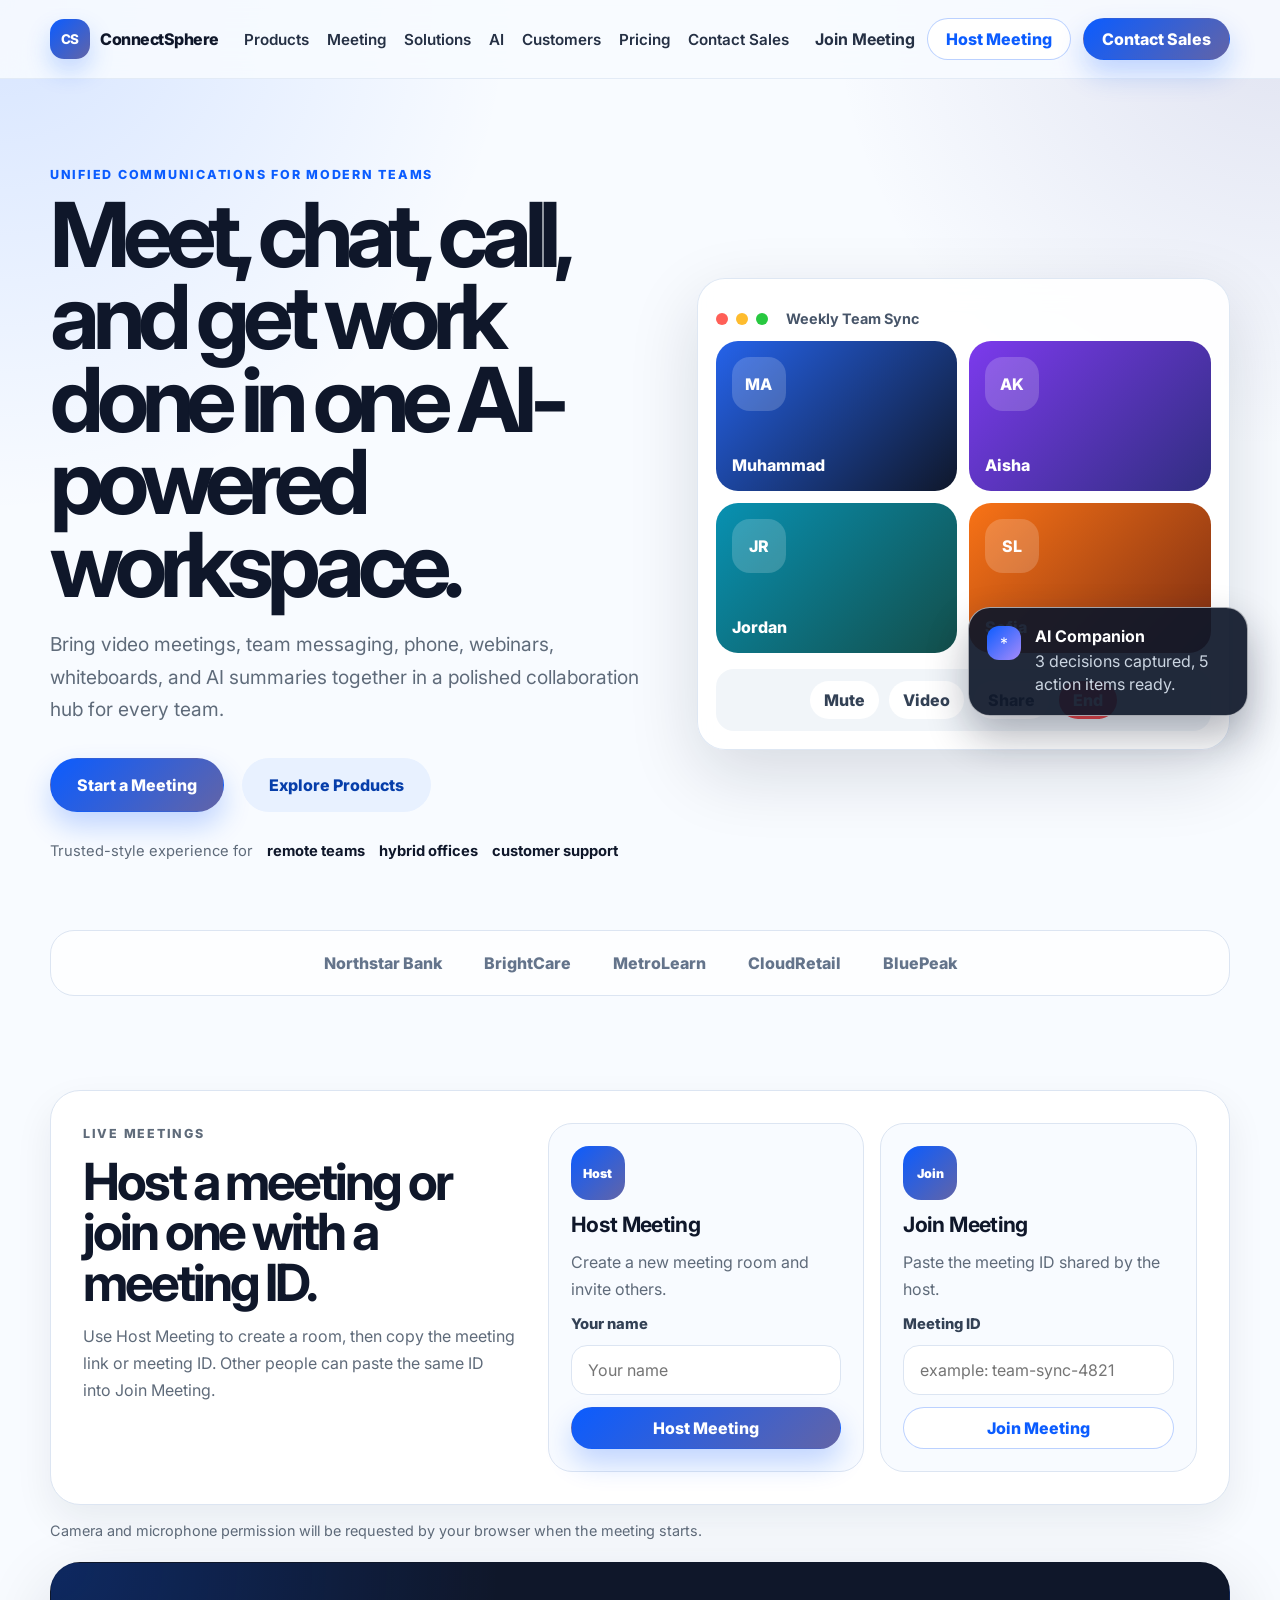
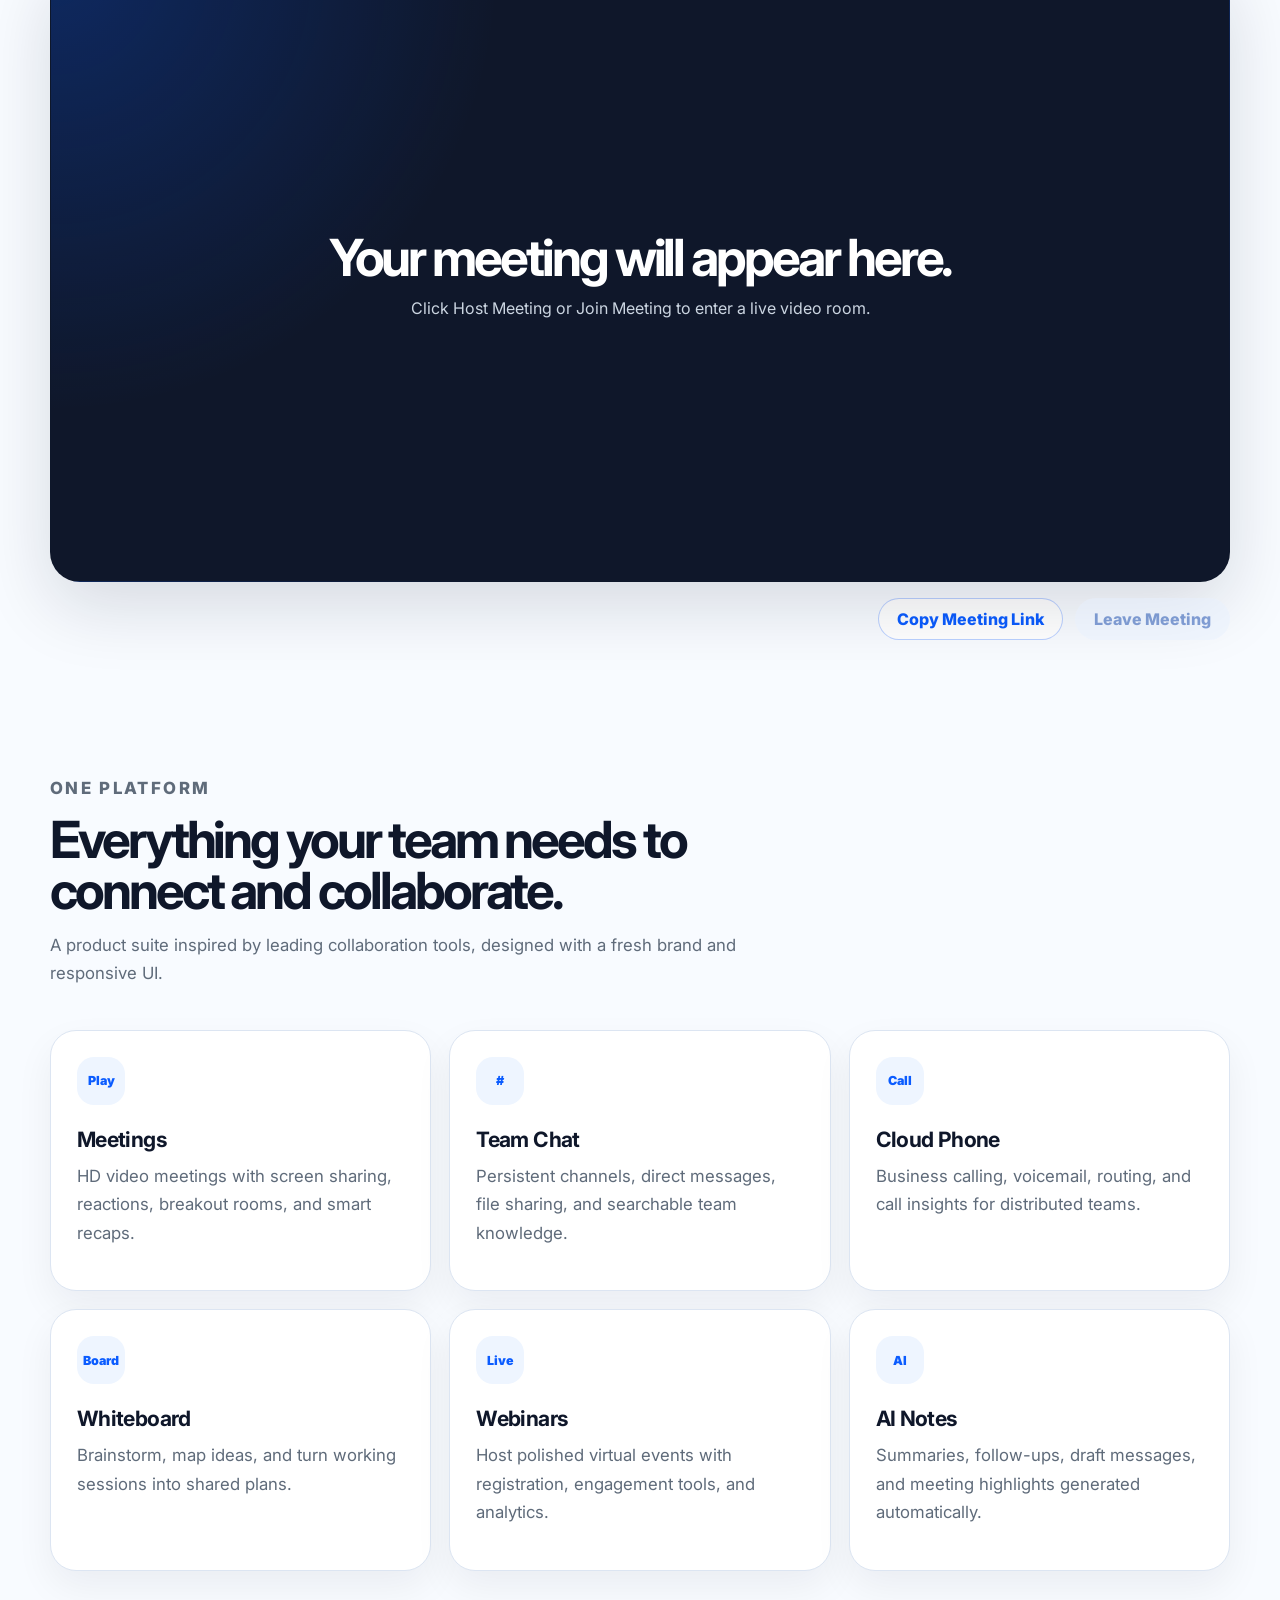
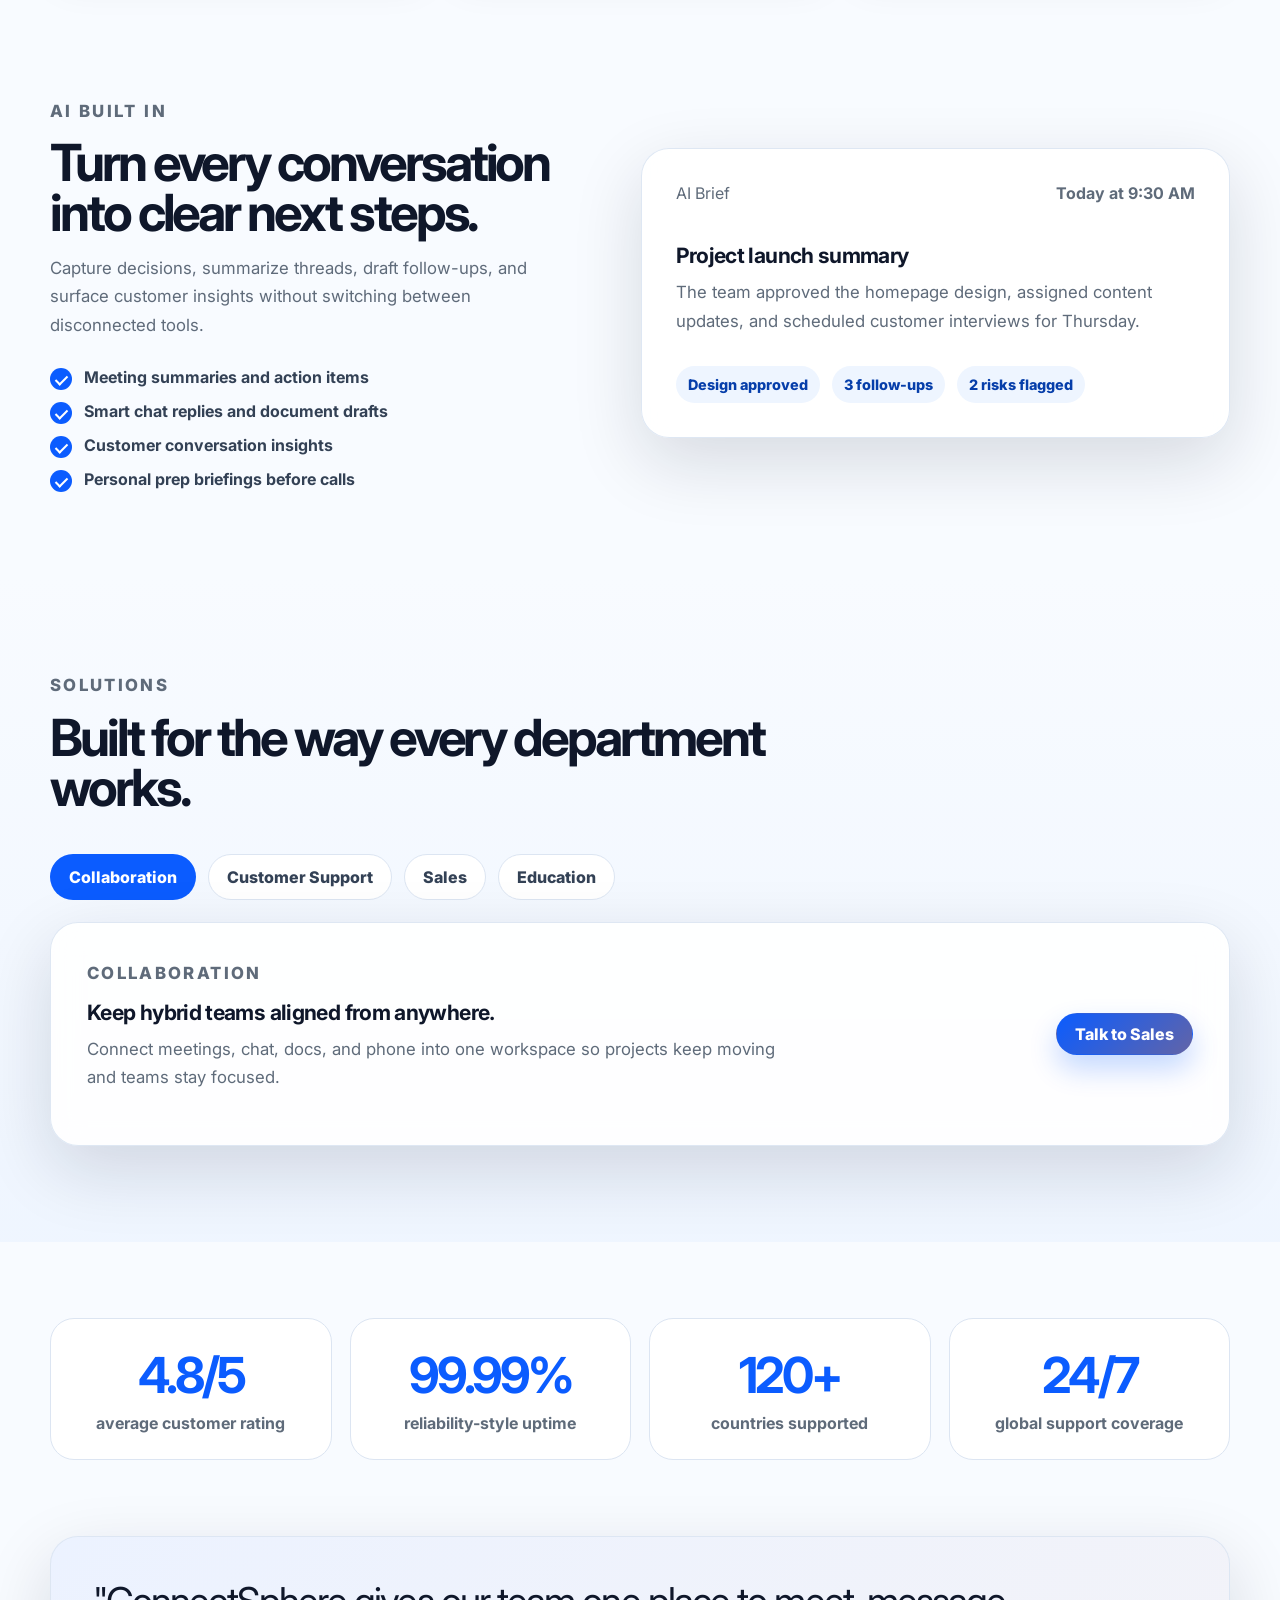
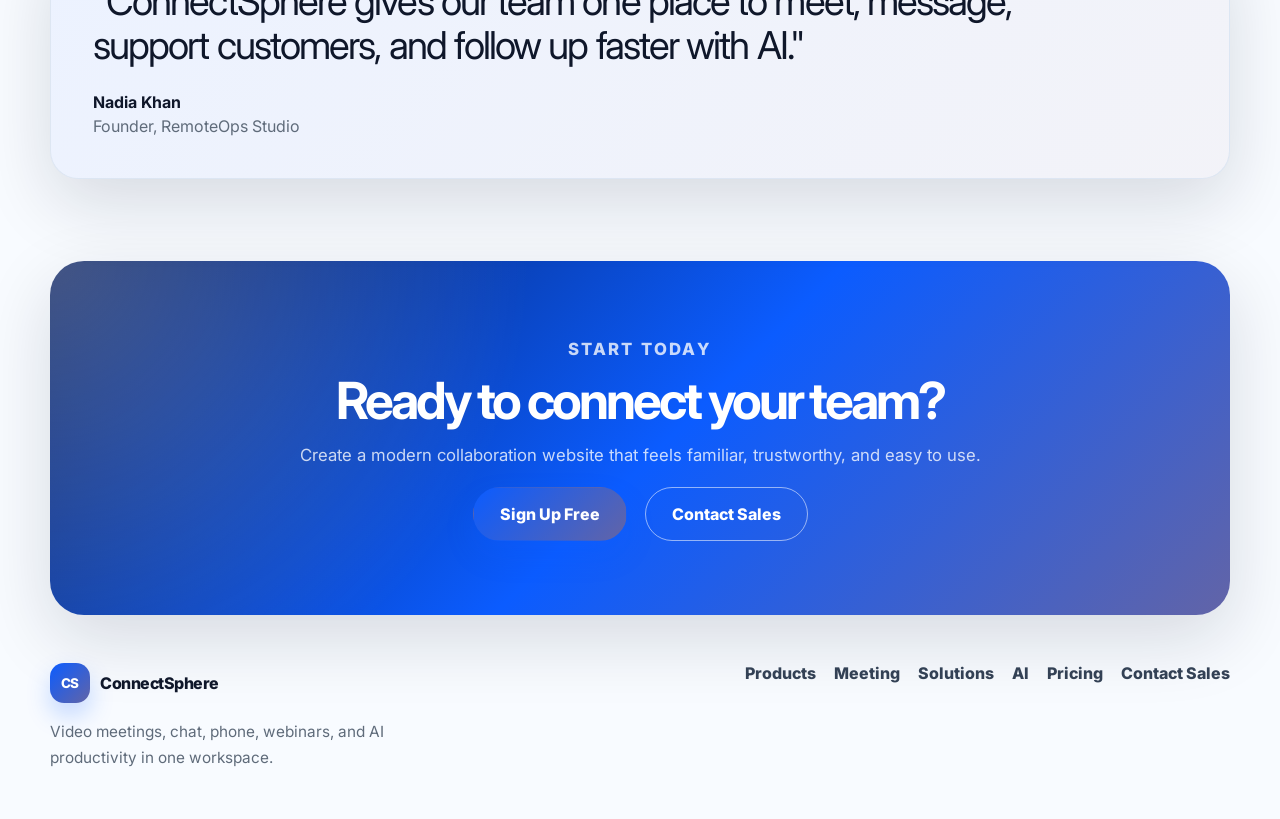
==== index.html @ e6b16f1c "first commit" ====
<!DOCTYPE html>
<html lang="en">
  <head>
    <meta charset="UTF-8" />
    <meta name="viewport" content="width=device-width, initial-scale=1.0" />
    <title>ConnectSphere | Video Meetings, Chat, Phone, and AI</title>
    <meta
      name="description"
      content="A modern collaboration platform landing page inspired by video meetings, team chat, calling, events, and AI productivity tools."
    />
    <link rel="preconnect" href="https://fonts.googleapis.com" />
    <link rel="preconnect" href="https://fonts.gstatic.com" crossorigin />
    <link
      href="https://fonts.googleapis.com/css2?family=Inter:wght@400;500;600;700;800&display=swap"
      rel="stylesheet"
    />
    <link rel="stylesheet" href="styles.css" />
  </head>
  <body>
    <header class="site-header">
      <nav class="navbar" aria-label="Primary navigation">
        <a class="brand" href="#home" aria-label="ConnectSphere home">
          <span class="brand-mark">CS</span>
          <span>ConnectSphere</span>
        </a>

        <button class="nav-toggle" type="button" aria-label="Toggle navigation" aria-expanded="false">
          <span></span>
          <span></span>
          <span></span>
        </button>

        <div class="nav-menu" id="nav-menu">
          <a href="#products">Products</a>
          <a href="#meeting">Meeting</a>
          <a href="#solutions">Solutions</a>
          <a href="#ai">AI</a>
          <a href="#customers">Customers</a>
          <a href="#pricing">Pricing</a>
          <a href="contact.html">Contact Sales</a>
        </div>

        <div class="nav-actions">
          <a href="#meeting" class="link-button">Join Meeting</a>
          <a href="#meeting" class="button button-outline">Host Meeting</a>
          <a href="contact.html" class="button button-primary">Contact Sales</a>
        </div>
      </nav>
    </header>

    <main id="home">
      <section class="hero">
        <div class="hero-content">
          <p class="eyebrow">Unified communications for modern teams</p>
          <h1>Meet, chat, call, and get work done in one AI-powered workspace.</h1>
          <p class="hero-copy">
            Bring video meetings, team messaging, phone, webinars, whiteboards, and AI summaries together in a
            polished collaboration hub for every team.
          </p>
          <div class="hero-actions">
            <a href="#meeting" class="button button-primary button-large">Start a Meeting</a>
            <a href="#products" class="button button-soft button-large">Explore Products</a>
          </div>
          <div class="hero-trust">
            <span>Trusted-style experience for</span>
            <strong>remote teams</strong>
            <strong>hybrid offices</strong>
            <strong>customer support</strong>
          </div>
        </div>

        <div class="hero-visual" aria-label="Video meeting product preview">
          <div class="meeting-card">
            <div class="meeting-topbar">
              <span class="dot red"></span>
              <span class="dot yellow"></span>
              <span class="dot green"></span>
              <span class="meeting-title">Weekly Team Sync</span>
            </div>
            <div class="meeting-grid">
              <div class="participant primary">
                <span>MA</span>
                <p>Muhammad</p>
              </div>
              <div class="participant purple">
                <span>AK</span>
                <p>Aisha</p>
              </div>
              <div class="participant teal">
                <span>JR</span>
                <p>Jordan</p>
              </div>
              <div class="participant orange">
                <span>SL</span>
                <p>Sofia</p>
              </div>
            </div>
            <div class="meeting-controls">
              <button type="button">Mute</button>
              <button type="button">Video</button>
              <button type="button">Share</button>
              <button type="button" class="end-call">End</button>
            </div>
          </div>

          <div class="ai-note">
            <span class="spark">*</span>
            <div>
              <strong>AI Companion</strong>
              <p>3 decisions captured, 5 action items ready.</p>
            </div>
          </div>
        </div>
      </section>

      <section class="logo-strip" aria-label="Customer logos">
        <span>Northstar Bank</span>
        <span>BrightCare</span>
        <span>MetroLearn</span>
        <span>CloudRetail</span>
        <span>BluePeak</span>
      </section>

      <section class="meeting-section" id="meeting">
        <div class="meeting-panel">
          <div class="meeting-intro">
            <p class="eyebrow">Live meetings</p>
            <h2>Host a meeting or join one with a meeting ID.</h2>
            <p>
              Use Host Meeting to create a room, then copy the meeting link or meeting ID. Other people can paste the
              same ID into Join Meeting.
            </p>
          </div>

          <div class="meeting-actions-grid">
            <form class="meeting-action-card" id="host-meeting-form">
              <span class="meeting-action-icon">Host</span>
              <h3>Host Meeting</h3>
              <p>Create a new meeting room and invite others.</p>
              <label for="host-name">Your name</label>
              <input id="host-name" name="host-name" type="text" autocomplete="name" placeholder="Your name" />
              <button class="button button-primary" type="submit">Host Meeting</button>
            </form>

            <form class="meeting-action-card" id="join-meeting-form">
              <span class="meeting-action-icon">Join</span>
              <h3>Join Meeting</h3>
              <p>Paste the meeting ID shared by the host.</p>
              <label for="join-room-name">Meeting ID</label>
              <input
                id="join-room-name"
                name="join-room-name"
                type="text"
                autocomplete="off"
                placeholder="example: team-sync-4821"
              />
              <button class="button button-outline" type="submit">Join Meeting</button>
            </form>
          </div>
        </div>

        <p class="meeting-help" id="meeting-help">
          Camera and microphone permission will be requested by your browser when the meeting starts.
        </p>

        <div class="video-shell">
          <div class="video-placeholder" id="video-placeholder">
            <strong>Your meeting will appear here.</strong>
            <span>Click Host Meeting or Join Meeting to enter a live video room.</span>
          </div>
          <div id="jitsi-container" class="jitsi-container" aria-label="Live video meeting"></div>
        </div>

        <div class="meeting-toolbar">
          <button class="button button-outline" id="copy-meeting-link" type="button">Copy Meeting Link</button>
          <button class="button button-soft" id="leave-meeting" type="button" disabled>Leave Meeting</button>
        </div>
      </section>

      <section class="section" id="products">
        <div class="section-heading">
          <p class="eyebrow">One platform</p>
          <h2>Everything your team needs to connect and collaborate.</h2>
          <p>
            A product suite inspired by leading collaboration tools, designed with a fresh brand and responsive UI.
          </p>
        </div>

        <div class="product-grid">
          <article class="product-card">
            <span class="icon">Play</span>
            <h3>Meetings</h3>
            <p>HD video meetings with screen sharing, reactions, breakout rooms, and smart recaps.</p>
          </article>
          <article class="product-card">
            <span class="icon">#</span>
            <h3>Team Chat</h3>
            <p>Persistent channels, direct messages, file sharing, and searchable team knowledge.</p>
          </article>
          <article class="product-card">
            <span class="icon">Call</span>
            <h3>Cloud Phone</h3>
            <p>Business calling, voicemail, routing, and call insights for distributed teams.</p>
          </article>
          <article class="product-card">
            <span class="icon">Board</span>
            <h3>Whiteboard</h3>
            <p>Brainstorm, map ideas, and turn working sessions into shared plans.</p>
          </article>
          <article class="product-card">
            <span class="icon">Live</span>
            <h3>Webinars</h3>
            <p>Host polished virtual events with registration, engagement tools, and analytics.</p>
          </article>
          <article class="product-card">
            <span class="icon">AI</span>
            <h3>AI Notes</h3>
            <p>Summaries, follow-ups, draft messages, and meeting highlights generated automatically.</p>
          </article>
        </div>
      </section>

      <section class="split-section" id="ai">
        <div class="panel-copy">
          <p class="eyebrow">AI built in</p>
          <h2>Turn every conversation into clear next steps.</h2>
          <p>
            Capture decisions, summarize threads, draft follow-ups, and surface customer insights without switching
            between disconnected tools.
          </p>
          <ul class="check-list">
            <li>Meeting summaries and action items</li>
            <li>Smart chat replies and document drafts</li>
            <li>Customer conversation insights</li>
            <li>Personal prep briefings before calls</li>
          </ul>
        </div>

        <div class="insight-card">
          <div class="insight-header">
            <span>AI Brief</span>
            <strong>Today at 9:30 AM</strong>
          </div>
          <h3>Project launch summary</h3>
          <p>
            The team approved the homepage design, assigned content updates, and scheduled customer interviews for
            Thursday.
          </p>
          <div class="tasks">
            <span>Design approved</span>
            <span>3 follow-ups</span>
            <span>2 risks flagged</span>
          </div>
        </div>
      </section>

      <section class="section alt" id="solutions">
        <div class="section-heading">
          <p class="eyebrow">Solutions</p>
          <h2>Built for the way every department works.</h2>
        </div>

        <div class="solution-tabs" role="tablist" aria-label="Solution categories">
          <button class="tab active" type="button" data-solution="collaboration">Collaboration</button>
          <button class="tab" type="button" data-solution="support">Customer Support</button>
          <button class="tab" type="button" data-solution="sales">Sales</button>
          <button class="tab" type="button" data-solution="education">Education</button>
        </div>

        <div class="solution-card" id="solution-card">
          <div>
            <p class="eyebrow">Collaboration</p>
            <h3>Keep hybrid teams aligned from anywhere.</h3>
            <p>
              Connect meetings, chat, docs, and phone into one workspace so projects keep moving and teams stay
              focused.
            </p>
          </div>
          <a href="contact.html" class="button button-primary">Talk to Sales</a>
        </div>
      </section>

      <section class="metrics-section" id="customers">
        <div class="metric">
          <strong>4.8/5</strong>
          <span>average customer rating</span>
        </div>
        <div class="metric">
          <strong>99.99%</strong>
          <span>reliability-style uptime</span>
        </div>
        <div class="metric">
          <strong>120+</strong>
          <span>countries supported</span>
        </div>
        <div class="metric">
          <strong>24/7</strong>
          <span>global support coverage</span>
        </div>
      </section>

      <section class="testimonial-section">
        <div class="testimonial-card">
          <p>
            "ConnectSphere gives our team one place to meet, message, support customers, and follow up faster with AI."
          </p>
          <div>
            <strong>Nadia Khan</strong>
            <span>Founder, RemoteOps Studio</span>
          </div>
        </div>
      </section>

      <section class="cta-section" id="pricing">
        <p class="eyebrow">Start today</p>
        <h2>Ready to connect your team?</h2>
        <p>Create a modern collaboration website that feels familiar, trustworthy, and easy to use.</p>
        <div class="hero-actions">
          <a href="#pricing" class="button button-primary button-large">Sign Up Free</a>
          <a href="contact.html" class="button button-outline-light button-large">Contact Sales</a>
        </div>
      </section>
    </main>

    <footer class="site-footer">
      <div>
        <a class="brand" href="#home">
          <span class="brand-mark">CS</span>
          <span>ConnectSphere</span>
        </a>
        <p>Video meetings, chat, phone, webinars, and AI productivity in one workspace.</p>
      </div>
      <div class="footer-links">
        <a href="#products">Products</a>
        <a href="#meeting">Meeting</a>
        <a href="#solutions">Solutions</a>
        <a href="#ai">AI</a>
        <a href="#pricing">Pricing</a>
        <a href="contact.html">Contact Sales</a>
      </div>
    </footer>

    <script src="https://meet.jit.si/external_api.js"></script>
    <script src="script.js"></script>
  </body>
</html>
---- styles.css ----
:root {
  --blue: #0b5cff;
  --blue-dark: #063eaa;
  --teams-purple: #6264a7;
  --ink: #0f172a;
  --muted: #5f6b7a;
  --soft: #eef5ff;
  --line: #dce5f2;
  --white: #ffffff;
  --card: rgba(255, 255, 255, 0.88);
  --shadow: 0 24px 70px rgba(15, 23, 42, 0.14);
  --radius: 28px;
}

* {
  box-sizing: border-box;
}

html {
  scroll-behavior: smooth;
}

body {
  margin: 0;
  color: var(--ink);
  font-family: "Inter", Arial, sans-serif;
  background:
    radial-gradient(circle at top left, rgba(11, 92, 255, 0.14), transparent 32rem),
    radial-gradient(circle at top right, rgba(98, 100, 167, 0.16), transparent 28rem),
    #f8fbff;
}

a {
  color: inherit;
  text-decoration: none;
}

button,
input,
select,
textarea {
  font: inherit;
}

.site-header {
  position: sticky;
  top: 0;
  z-index: 20;
  background: rgba(248, 251, 255, 0.88);
  border-bottom: 1px solid rgba(220, 229, 242, 0.7);
  backdrop-filter: blur(18px);
}

.navbar {
  width: min(1180px, calc(100% - 40px));
  min-height: 78px;
  margin: 0 auto;
  display: flex;
  align-items: center;
  justify-content: space-between;
  gap: 24px;
}

.brand {
  display: inline-flex;
  align-items: center;
  gap: 10px;
  font-weight: 800;
  letter-spacing: -0.03em;
}

.brand-mark {
  width: 40px;
  height: 40px;
  display: grid;
  place-items: center;
  color: var(--white);
  font-size: 0.84rem;
  font-weight: 800;
  border-radius: 14px;
  background: linear-gradient(135deg, var(--blue), var(--teams-purple));
  box-shadow: 0 12px 24px rgba(11, 92, 255, 0.22);
}

.nav-menu,
.nav-actions,
.hero-actions,
.footer-links {
  display: flex;
  align-items: center;
  gap: 18px;
}

.nav-menu a {
  color: #253044;
  font-size: 0.95rem;
  font-weight: 600;
}

.nav-menu a:hover,
.footer-links a:hover,
.link-button:hover {
  color: var(--blue);
}

.nav-actions {
  gap: 12px;
}

.link-button {
  color: #253044;
  font-weight: 700;
}

.button {
  display: inline-flex;
  align-items: center;
  justify-content: center;
  min-height: 42px;
  padding: 0 18px;
  border: 1px solid transparent;
  border-radius: 999px;
  font-weight: 800;
  transition:
    transform 180ms ease,
    box-shadow 180ms ease,
    background-color 180ms ease;
}

.button:hover {
  transform: translateY(-2px);
}

.button-primary {
  color: var(--white);
  background: linear-gradient(135deg, var(--blue), var(--teams-purple));
  box-shadow: 0 14px 28px rgba(11, 92, 255, 0.24);
}

.button-outline {
  color: var(--blue);
  background: var(--white);
  border-color: rgba(11, 92, 255, 0.28);
}

.button-outline-light {
  color: var(--white);
  border-color: rgba(255, 255, 255, 0.54);
}

.button-soft {
  color: var(--blue-dark);
  background: #e8f1ff;
}

.button-large {
  min-height: 54px;
  padding: 0 26px;
}

.nav-toggle {
  display: none;
  width: 44px;
  height: 44px;
  padding: 0;
  border: 0;
  border-radius: 14px;
  background: var(--white);
}

.nav-toggle span {
  display: block;
  width: 20px;
  height: 2px;
  margin: 5px auto;
  background: var(--ink);
}

.hero {
  width: min(1180px, calc(100% - 40px));
  margin: 0 auto;
  padding: 88px 0 54px;
  display: grid;
  grid-template-columns: minmax(0, 1fr) minmax(380px, 0.9fr);
  align-items: center;
  gap: 54px;
}

.eyebrow {
  margin: 0 0 12px;
  color: var(--blue);
  font-size: 0.78rem;
  font-weight: 800;
  letter-spacing: 0.14em;
  text-transform: uppercase;
}

h1,
h2,
h3,
p {
  margin-top: 0;
}

h1 {
  max-width: 760px;
  margin-bottom: 22px;
  font-size: clamp(3rem, 7vw, 6.6rem);
  line-height: 0.92;
  letter-spacing: -0.08em;
}

h2 {
  margin-bottom: 16px;
  font-size: clamp(2.2rem, 4vw, 4.2rem);
  line-height: 0.98;
  letter-spacing: -0.06em;
}

h3 {
  margin-bottom: 10px;
  font-size: 1.32rem;
  letter-spacing: -0.03em;
}

.hero-copy,
.section-heading p,
.panel-copy > p,
.cta-section p,
.site-footer p,
.product-card p,
.solution-card p,
.insight-card p {
  color: var(--muted);
  font-size: 1.05rem;
  line-height: 1.7;
}

.hero-copy {
  max-width: 620px;
  margin-bottom: 32px;
  font-size: 1.2rem;
}

.hero-trust {
  margin-top: 30px;
  display: flex;
  flex-wrap: wrap;
  gap: 10px 14px;
  color: var(--muted);
  font-size: 0.92rem;
}

.hero-trust strong {
  color: var(--ink);
}

.hero-visual {
  position: relative;
}

.meeting-card,
.insight-card,
.testimonial-card,
.solution-card {
  border: 1px solid rgba(220, 229, 242, 0.92);
  border-radius: var(--radius);
  background: var(--card);
  box-shadow: var(--shadow);
  backdrop-filter: blur(14px);
}

.meeting-card {
  padding: 18px;
}

.meeting-topbar {
  height: 44px;
  display: flex;
  align-items: center;
  gap: 8px;
}

.dot {
  width: 12px;
  height: 12px;
  border-radius: 50%;
}

.red {
  background: #ff5f57;
}

.yellow {
  background: #febc2e;
}

.green {
  background: #28c840;
}

.meeting-title {
  margin-left: 10px;
  color: #475569;
  font-size: 0.9rem;
  font-weight: 700;
}

.meeting-grid {
  display: grid;
  grid-template-columns: repeat(2, 1fr);
  gap: 12px;
}

.participant {
  min-height: 150px;
  padding: 16px;
  display: flex;
  flex-direction: column;
  justify-content: space-between;
  color: var(--white);
  border-radius: 22px;
  background: linear-gradient(135deg, #2563eb, #0f172a);
}

.participant span {
  width: 54px;
  height: 54px;
  display: grid;
  place-items: center;
  font-weight: 800;
  border-radius: 18px;
  background: rgba(255, 255, 255, 0.18);
}

.participant p {
  margin: 0;
  font-weight: 800;
}

.participant.purple {
  background: linear-gradient(135deg, #7c3aed, #312e81);
}

.participant.teal {
  background: linear-gradient(135deg, #0891b2, #134e4a);
}

.participant.orange {
  background: linear-gradient(135deg, #f97316, #7c2d12);
}

.meeting-controls {
  margin-top: 16px;
  padding: 12px;
  display: flex;
  justify-content: center;
  gap: 10px;
  border-radius: 18px;
  background: #f1f5f9;
}

.meeting-controls button {
  min-height: 38px;
  padding: 0 14px;
  color: #334155;
  font-weight: 800;
  border: 0;
  border-radius: 999px;
  background: var(--white);
}

.meeting-controls .end-call {
  color: var(--white);
  background: #ef4444;
}

.ai-note {
  position: absolute;
  right: -18px;
  bottom: 34px;
  width: min(280px, 78%);
  padding: 18px;
  display: flex;
  gap: 14px;
  align-items: flex-start;
  border: 1px solid rgba(255, 255, 255, 0.6);
  border-radius: 22px;
  background: rgba(15, 23, 42, 0.92);
  color: var(--white);
  box-shadow: 0 20px 42px rgba(15, 23, 42, 0.32);
}

.ai-note p {
  margin: 4px 0 0;
  color: #cbd5e1;
  line-height: 1.45;
}

.spark {
  width: 34px;
  height: 34px;
  display: grid;
  place-items: center;
  flex: 0 0 auto;
  border-radius: 12px;
  background: linear-gradient(135deg, var(--blue), #a78bfa);
}

.logo-strip {
  width: min(1180px, calc(100% - 40px));
  margin: 16px auto 0;
  padding: 22px;
  display: flex;
  flex-wrap: wrap;
  justify-content: center;
  gap: 20px 42px;
  color: #64748b;
  font-weight: 800;
  border: 1px solid var(--line);
  border-radius: 24px;
  background: rgba(255, 255, 255, 0.72);
}

.section,
.meeting-section,
.contact-hero,
.split-section,
.metrics-section,
.testimonial-section,
.cta-section,
.site-footer {
  width: min(1180px, calc(100% - 40px));
  margin: 0 auto;
}

.section {
  padding: 110px 0 40px;
}

.contact-hero {
  padding: 86px 0 54px;
  display: grid;
  grid-template-columns: 0.92fr 1fr;
  align-items: start;
  gap: 54px;
}

.contact-copy {
  position: sticky;
  top: 112px;
}

.contact-copy p,
.form-note,
.thank-you-card p {
  color: var(--muted);
  line-height: 1.7;
}

.contact-highlights {
  margin-top: 34px;
  display: grid;
  gap: 14px;
}

.contact-highlights div {
  padding: 18px;
  border: 1px solid var(--line);
  border-radius: 20px;
  background: rgba(255, 255, 255, 0.76);
}

.contact-highlights strong,
.contact-highlights span {
  display: block;
}

.contact-highlights span {
  margin-top: 6px;
  color: var(--muted);
  line-height: 1.55;
}

.contact-form,
.thank-you-card {
  padding: 34px;
  border: 1px solid var(--line);
  border-radius: 30px;
  background: var(--white);
  box-shadow: var(--shadow);
}

.contact-form {
  display: grid;
  gap: 18px;
}

.form-row {
  display: grid;
  grid-template-columns: repeat(2, minmax(0, 1fr));
  gap: 16px;
}

.form-field {
  display: grid;
  gap: 8px;
}

.form-field label {
  color: #334155;
  font-size: 0.92rem;
  font-weight: 800;
}

.form-field input,
.form-field select,
.form-field textarea {
  width: 100%;
  min-height: 52px;
  padding: 0 16px;
  color: var(--ink);
  border: 1px solid var(--line);
  border-radius: 16px;
  outline: none;
  background: #f8fbff;
}

.form-field textarea {
  min-height: 140px;
  padding-top: 14px;
  resize: vertical;
}

.form-field input:focus,
.form-field select:focus,
.form-field textarea:focus {
  border-color: rgba(11, 92, 255, 0.6);
  box-shadow: 0 0 0 4px rgba(11, 92, 255, 0.12);
}

.form-note {
  margin: 0;
  font-size: 0.9rem;
}

.thank-you-page {
  min-height: 100vh;
  display: grid;
  place-items: center;
  padding: 28px;
}

.thank-you-card {
  width: min(720px, 100%);
}

.thank-you-card .brand {
  margin-bottom: 42px;
}

.meeting-section {
  padding: 94px 0 24px;
}

.meeting-panel {
  padding: 32px;
  display: grid;
  grid-template-columns: 0.8fr 1.2fr;
  gap: 32px;
  align-items: stretch;
  border: 1px solid var(--line);
  border-radius: 30px;
  background: var(--white);
  box-shadow: 0 16px 38px rgba(15, 23, 42, 0.07);
}

.meeting-intro {
  max-width: 720px;
}

.meeting-intro p,
.meeting-action-card p,
.meeting-help {
  color: var(--muted);
  line-height: 1.7;
}

.meeting-actions-grid {
  display: grid;
  grid-template-columns: repeat(2, minmax(0, 1fr));
  gap: 16px;
}

.meeting-action-card {
  padding: 22px;
  display: grid;
  gap: 12px;
  align-content: start;
  border: 1px solid var(--line);
  border-radius: 24px;
  background: #f8fbff;
}

.meeting-action-card h3,
.meeting-action-card p {
  margin-bottom: 0;
}

.meeting-action-icon {
  width: 54px;
  height: 54px;
  display: grid;
  place-items: center;
  color: var(--white);
  font-size: 0.78rem;
  font-weight: 900;
  border-radius: 18px;
  background: linear-gradient(135deg, var(--blue), var(--teams-purple));
}

.meeting-action-card label {
  color: #334155;
  font-size: 0.92rem;
  font-weight: 800;
}

.meeting-action-card input {
  width: 100%;
  min-height: 50px;
  padding: 0 16px;
  color: var(--ink);
  border: 1px solid var(--line);
  border-radius: 16px;
  outline: none;
  background: var(--white);
}

.meeting-action-card input:focus {
  border-color: rgba(11, 92, 255, 0.6);
  box-shadow: 0 0 0 4px rgba(11, 92, 255, 0.12);
}

.meeting-help {
  margin: 14px 0 0;
  min-height: 22px;
  font-size: 0.9rem;
}

.video-shell {
  min-height: 620px;
  margin-top: 18px;
  position: relative;
  overflow: hidden;
  border: 1px solid rgba(15, 23, 42, 0.1);
  border-radius: 30px;
  background:
    radial-gradient(circle at top left, rgba(11, 92, 255, 0.26), transparent 28rem),
    #0f172a;
  box-shadow: var(--shadow);
}

.video-placeholder,
.jitsi-container {
  position: absolute;
  inset: 0;
}

.video-placeholder {
  display: grid;
  place-content: center;
  gap: 10px;
  padding: 28px;
  text-align: center;
  color: var(--white);
}

.video-placeholder strong {
  font-size: clamp(1.8rem, 4vw, 3.2rem);
  letter-spacing: -0.06em;
}

.video-placeholder span {
  color: #cbd5e1;
}

.jitsi-container {
  opacity: 0;
  pointer-events: none;
}

.jitsi-container.active {
  opacity: 1;
  pointer-events: auto;
}

.meeting-toolbar {
  margin-top: 16px;
  display: flex;
  justify-content: flex-end;
  gap: 12px;
}

.meeting-toolbar button:disabled {
  cursor: not-allowed;
  opacity: 0.48;
  transform: none;
}

.section.alt {
  width: 100%;
  padding: 96px max(20px, calc((100% - 1180px) / 2));
  background: linear-gradient(180deg, rgba(238, 245, 255, 0), rgba(238, 245, 255, 0.92));
}

.section-heading {
  max-width: 760px;
  margin-bottom: 42px;
}

.product-grid {
  display: grid;
  grid-template-columns: repeat(3, 1fr);
  gap: 18px;
}

.product-card {
  min-height: 250px;
  padding: 26px;
  border: 1px solid var(--line);
  border-radius: 26px;
  background: var(--white);
  box-shadow: 0 16px 38px rgba(15, 23, 42, 0.06);
}

.icon {
  width: 48px;
  height: 48px;
  margin-bottom: 22px;
  display: grid;
  place-items: center;
  color: var(--blue);
  font-size: 0.78rem;
  font-weight: 900;
  border-radius: 17px;
  background: var(--soft);
}

.split-section {
  padding: 86px 0;
  display: grid;
  grid-template-columns: 0.9fr 1fr;
  align-items: center;
  gap: 60px;
}

.check-list {
  margin: 28px 0 0;
  padding: 0;
  display: grid;
  gap: 14px;
  list-style: none;
}

.check-list li {
  position: relative;
  padding-left: 34px;
  color: #334155;
  font-weight: 700;
}

.check-list li::before {
  content: "";
  position: absolute;
  top: 1px;
  left: 0;
  width: 22px;
  height: 22px;
  border-radius: 50%;
  background: var(--blue);
}

.check-list li::after {
  content: "";
  position: absolute;
  top: 6px;
  left: 8px;
  width: 5px;
  height: 10px;
  border: solid var(--white);
  border-width: 0 2px 2px 0;
  transform: rotate(45deg);
}

.insight-card {
  padding: 34px;
}

.insight-header,
.tasks {
  display: flex;
  flex-wrap: wrap;
  align-items: center;
  justify-content: space-between;
  gap: 12px;
}

.insight-header {
  margin-bottom: 40px;
  color: var(--muted);
}

.tasks {
  margin-top: 30px;
  justify-content: flex-start;
}

.tasks span {
  padding: 10px 12px;
  color: var(--blue-dark);
  font-size: 0.9rem;
  font-weight: 800;
  border-radius: 999px;
  background: var(--soft);
}

.solution-tabs {
  display: flex;
  flex-wrap: wrap;
  gap: 12px;
  margin-bottom: 22px;
}

.tab {
  min-height: 46px;
  padding: 0 18px;
  color: #334155;
  font-weight: 800;
  border: 1px solid var(--line);
  border-radius: 999px;
  background: var(--white);
  cursor: pointer;
}

.tab.active {
  color: var(--white);
  border-color: transparent;
  background: var(--blue);
}

.solution-card {
  padding: 36px;
  display: flex;
  align-items: center;
  justify-content: space-between;
  gap: 28px;
}

.solution-card > div {
  max-width: 720px;
}

.metrics-section {
  padding: 76px 0 34px;
  display: grid;
  grid-template-columns: repeat(4, 1fr);
  gap: 18px;
}

.metric {
  padding: 26px;
  text-align: center;
  border: 1px solid var(--line);
  border-radius: 24px;
  background: var(--white);
}

.metric strong {
  display: block;
  margin-bottom: 8px;
  color: var(--blue);
  font-size: clamp(2rem, 4vw, 3.1rem);
  letter-spacing: -0.06em;
}

.metric span {
  color: var(--muted);
  font-weight: 700;
}

.testimonial-section {
  padding: 42px 0 82px;
}

.testimonial-card {
  padding: 42px;
  background:
    linear-gradient(135deg, rgba(11, 92, 255, 0.08), rgba(98, 100, 167, 0.08)),
    var(--white);
}

.testimonial-card p {
  max-width: 920px;
  margin-bottom: 24px;
  font-size: clamp(1.6rem, 3vw, 3rem);
  line-height: 1.16;
  letter-spacing: -0.05em;
}

.testimonial-card span {
  display: block;
  margin-top: 4px;
  color: var(--muted);
}

.cta-section {
  padding: 74px 34px;
  text-align: center;
  color: var(--white);
  border-radius: 34px;
  background:
    radial-gradient(circle at top left, rgba(255, 255, 255, 0.24), transparent 30rem),
    linear-gradient(135deg, #081f5c, #0b5cff 52%, #6264a7);
  box-shadow: var(--shadow);
}

.cta-section .eyebrow,
.cta-section p {
  color: rgba(255, 255, 255, 0.78);
}

.cta-section .hero-actions {
  justify-content: center;
}

.site-footer {
  padding: 48px 0;
  display: flex;
  justify-content: space-between;
  gap: 28px;
}

.site-footer p {
  max-width: 420px;
  margin: 16px 0 0;
  font-size: 0.96rem;
}

.footer-links {
  flex-wrap: wrap;
  align-content: flex-start;
  justify-content: flex-end;
  color: #334155;
  font-weight: 800;
}

@media (max-width: 1020px) {
  .nav-toggle {
    display: block;
  }

  .nav-menu,
  .nav-actions {
    display: none;
  }

  .navbar.menu-open {
    flex-wrap: wrap;
  }

  .navbar.menu-open .nav-menu,
  .navbar.menu-open .nav-actions {
    width: 100%;
    display: flex;
    flex-direction: column;
    align-items: stretch;
    padding-bottom: 18px;
  }

  .navbar.menu-open .nav-menu a,
  .navbar.menu-open .nav-actions a {
    justify-content: center;
    padding: 12px;
    text-align: center;
    border-radius: 16px;
    background: var(--white);
  }

  .hero,
  .contact-hero,
  .meeting-panel,
  .meeting-actions-grid,
  .split-section {
    grid-template-columns: 1fr;
  }

  .product-grid,
  .metrics-section {
    grid-template-columns: repeat(2, 1fr);
  }
}

@media (max-width: 680px) {
  .navbar,
  .hero,
  .logo-strip,
  .section,
  .meeting-section,
  .contact-hero,
  .split-section,
  .metrics-section,
  .testimonial-section,
  .cta-section,
  .site-footer {
    width: min(100% - 28px, 1180px);
  }

  .hero {
    padding-top: 54px;
  }

  .hero-actions,
  .meeting-toolbar,
  .site-footer,
  .solution-card {
    align-items: stretch;
    flex-direction: column;
  }

  .button {
    width: 100%;
  }

  .meeting-grid,
  .product-grid,
  .form-row,
  .metrics-section {
    grid-template-columns: 1fr;
  }

  .contact-copy {
    position: static;
  }

  .participant {
    min-height: 124px;
  }

  .ai-note {
    position: static;
    width: 100%;
    margin-top: 14px;
  }

  .section,
  .meeting-section,
  .split-section {
    padding: 70px 0 24px;
  }

  .meeting-panel {
    padding: 24px;
  }

  .video-shell {
    min-height: 480px;
  }

  .section.alt {
    padding: 70px 14px;
  }

  .footer-links {
    justify-content: flex-start;
  }
}
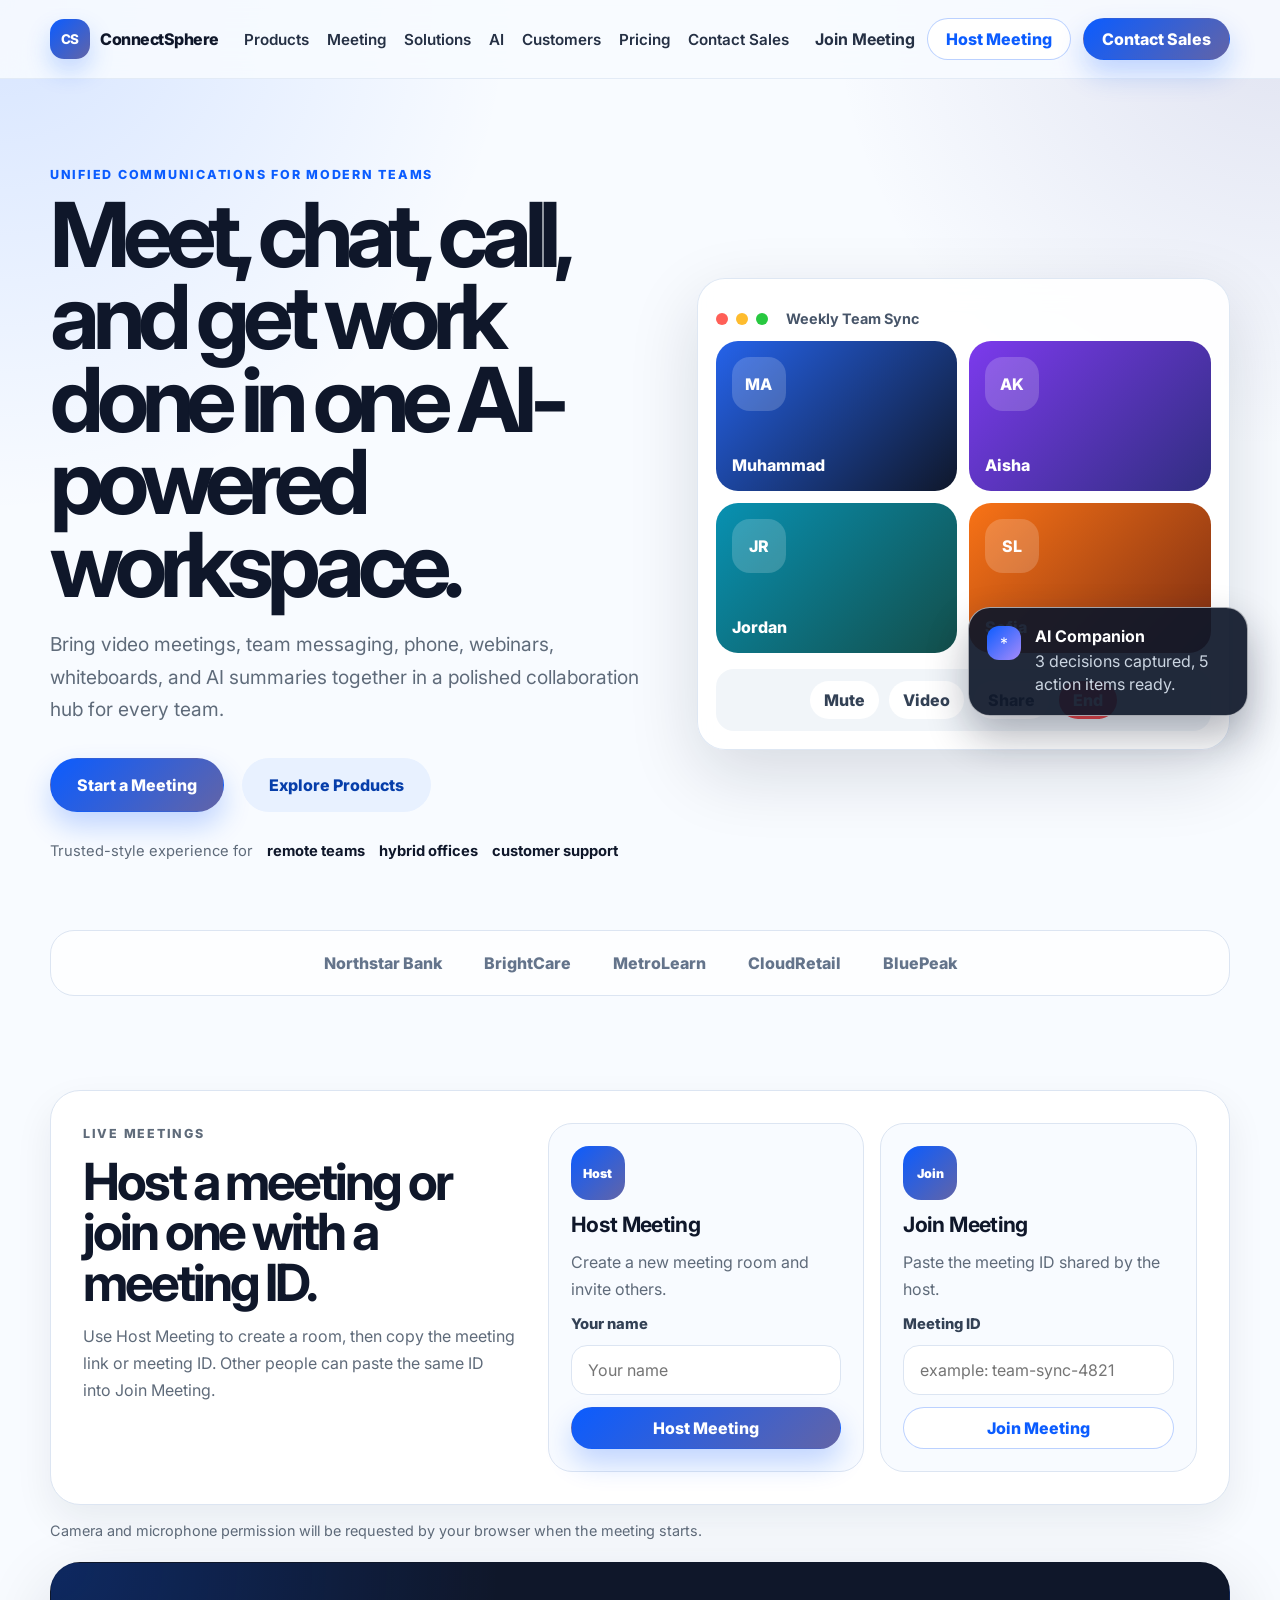
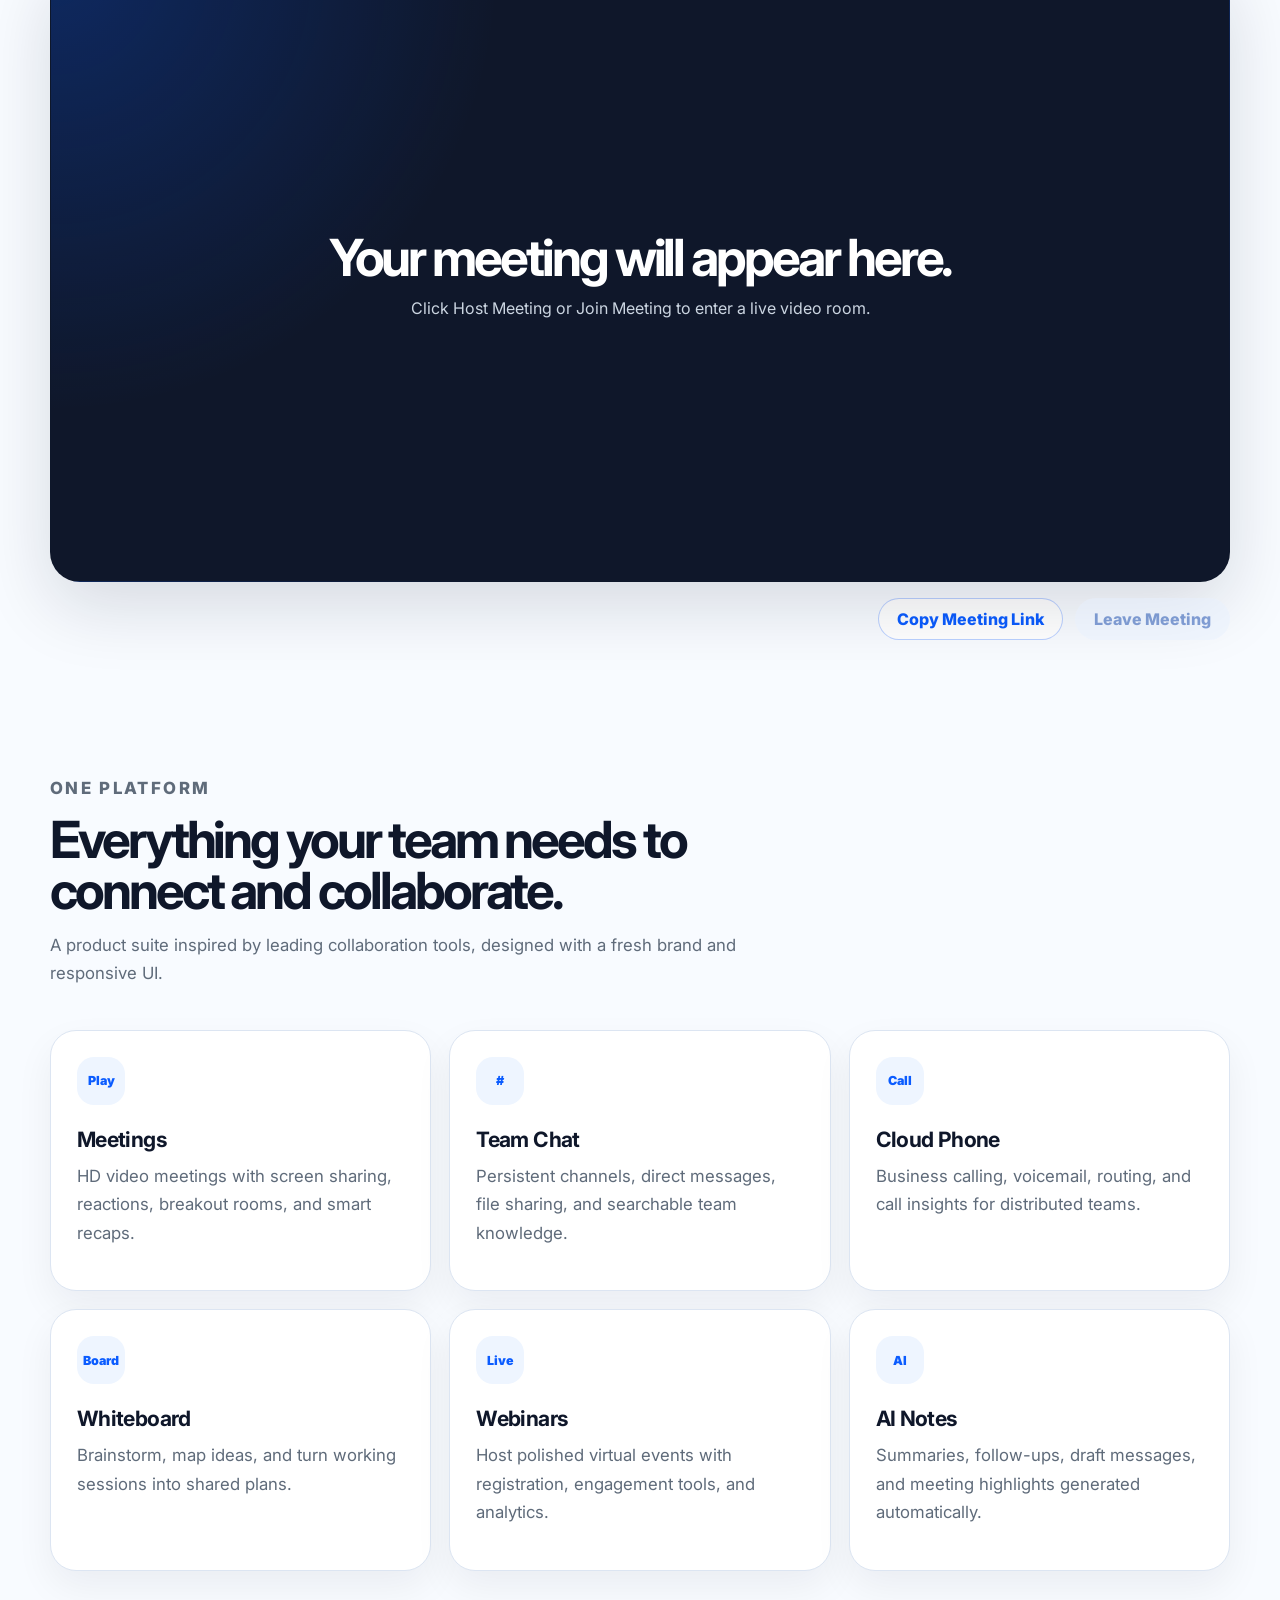
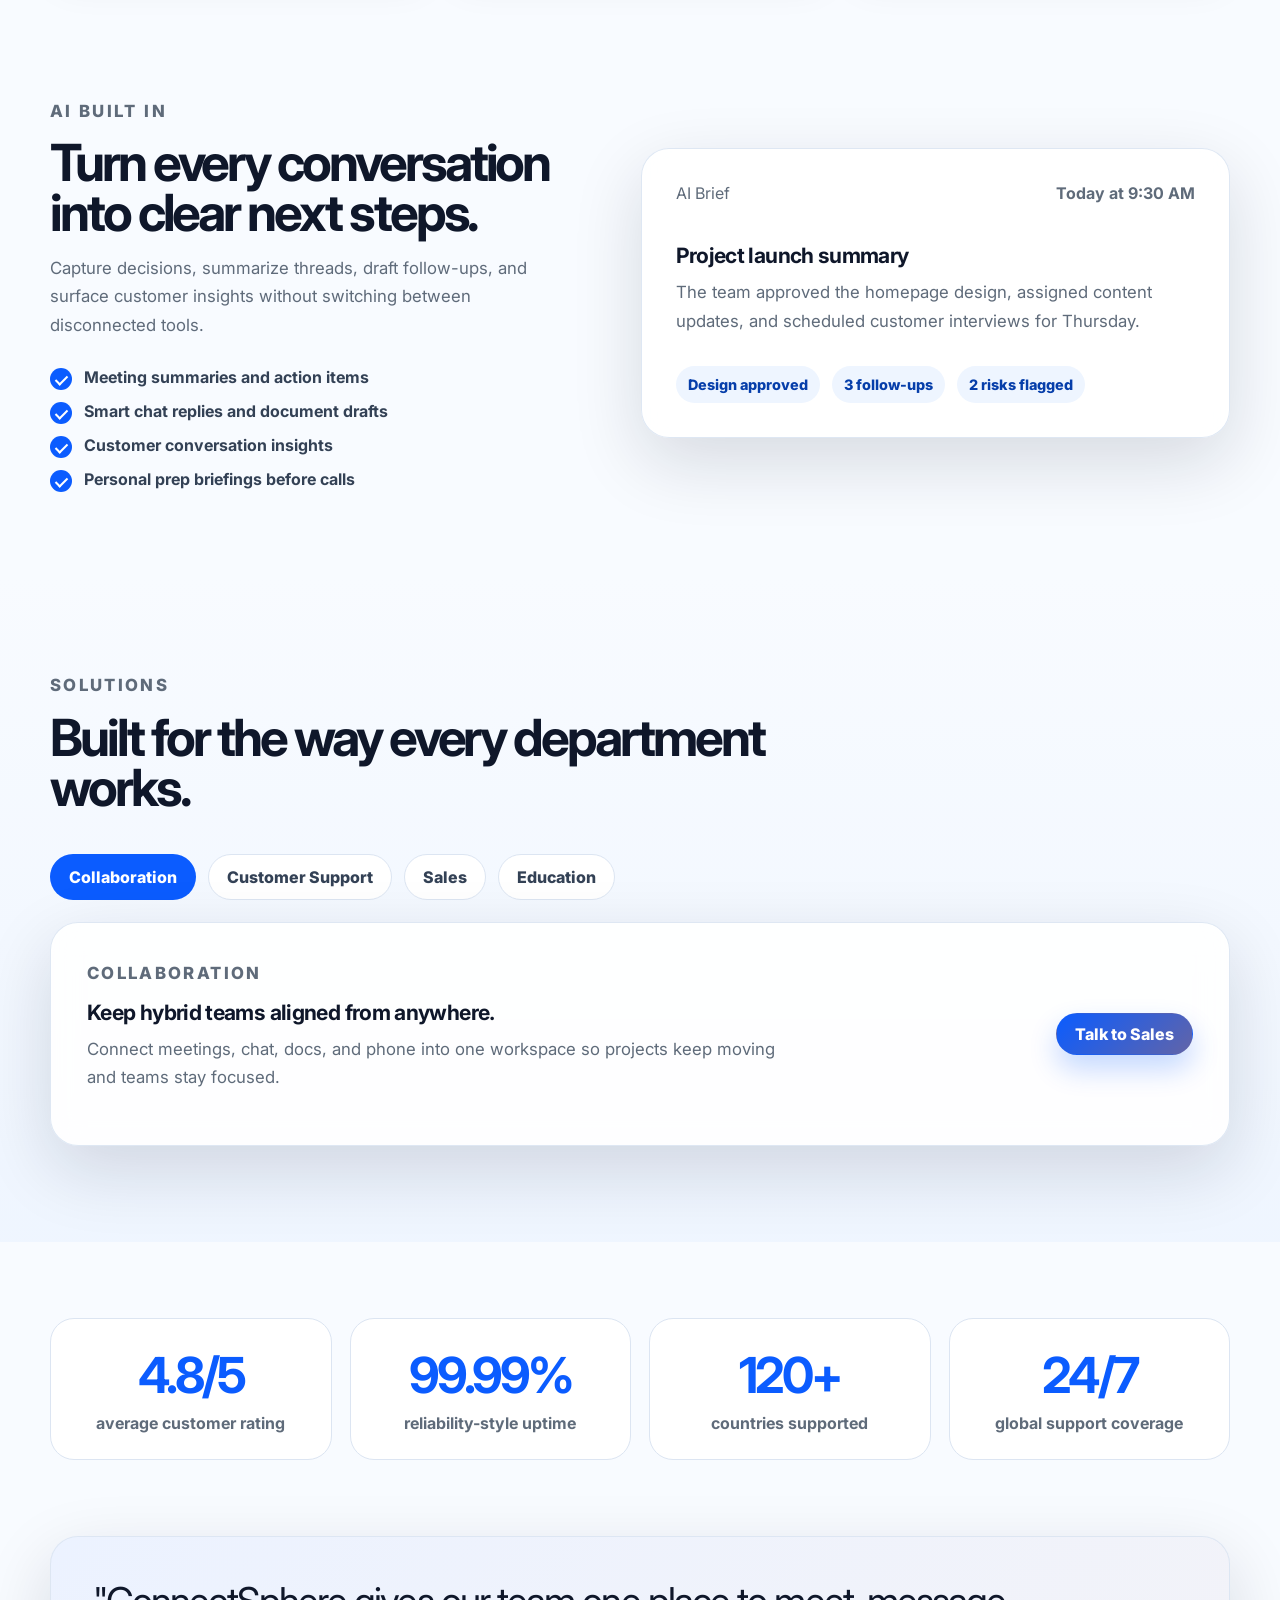
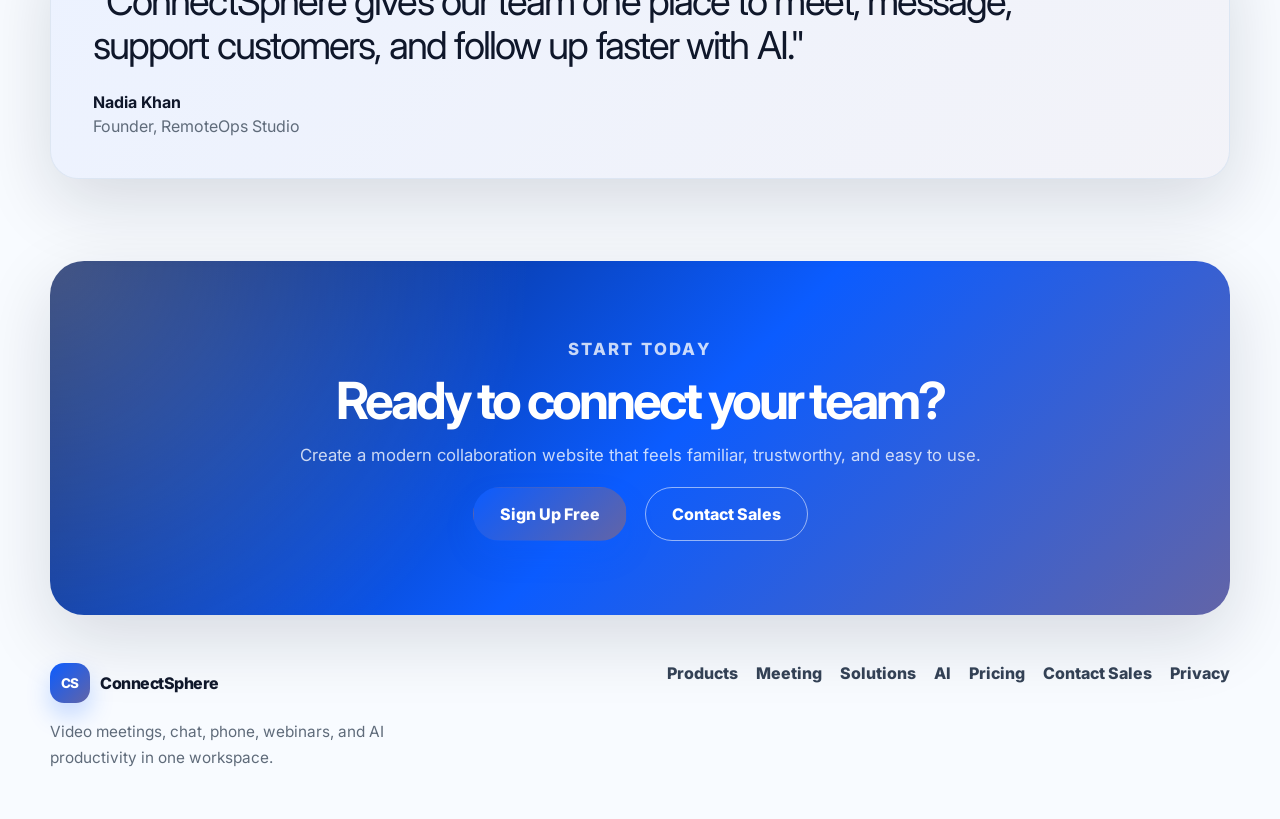
==== commit a123f3b9: "Add extension store assets and privacy policy" ====
--- a/index.html
+++ b/index.html
@@ -337,6 +337,7 @@
         <a href="#ai">AI</a>
         <a href="#pricing">Pricing</a>
         <a href="contact.html">Contact Sales</a>
+        <a href="privacy.html">Privacy</a>
       </div>
     </footer>
 
--- a/styles.css
+++ b/styles.css
@@ -425,6 +425,7 @@
 .section,
 .meeting-section,
 .contact-hero,
+.policy-page,
 .split-section,
 .metrics-section,
 .testimonial-section,
@@ -453,7 +454,9 @@
 
 .contact-copy p,
 .form-note,
-.thank-you-card p {
+.thank-you-card p,
+.policy-card p,
+.policy-date {
   color: var(--muted);
   line-height: 1.7;
 }
@@ -483,12 +486,36 @@
 }
 
 .contact-form,
+.policy-card,
 .thank-you-card {
   padding: 34px;
   border: 1px solid var(--line);
   border-radius: 30px;
   background: var(--white);
   box-shadow: var(--shadow);
+}
+
+.policy-page {
+  padding: 86px 0 54px;
+}
+
+.policy-page h1 {
+  max-width: 900px;
+}
+
+.policy-card {
+  max-width: 920px;
+  margin-top: 34px;
+}
+
+.policy-card h2 {
+  margin-top: 30px;
+  font-size: 1.35rem;
+  line-height: 1.2;
+}
+
+.policy-card h2:first-child {
+  margin-top: 0;
 }
 
 .contact-form {
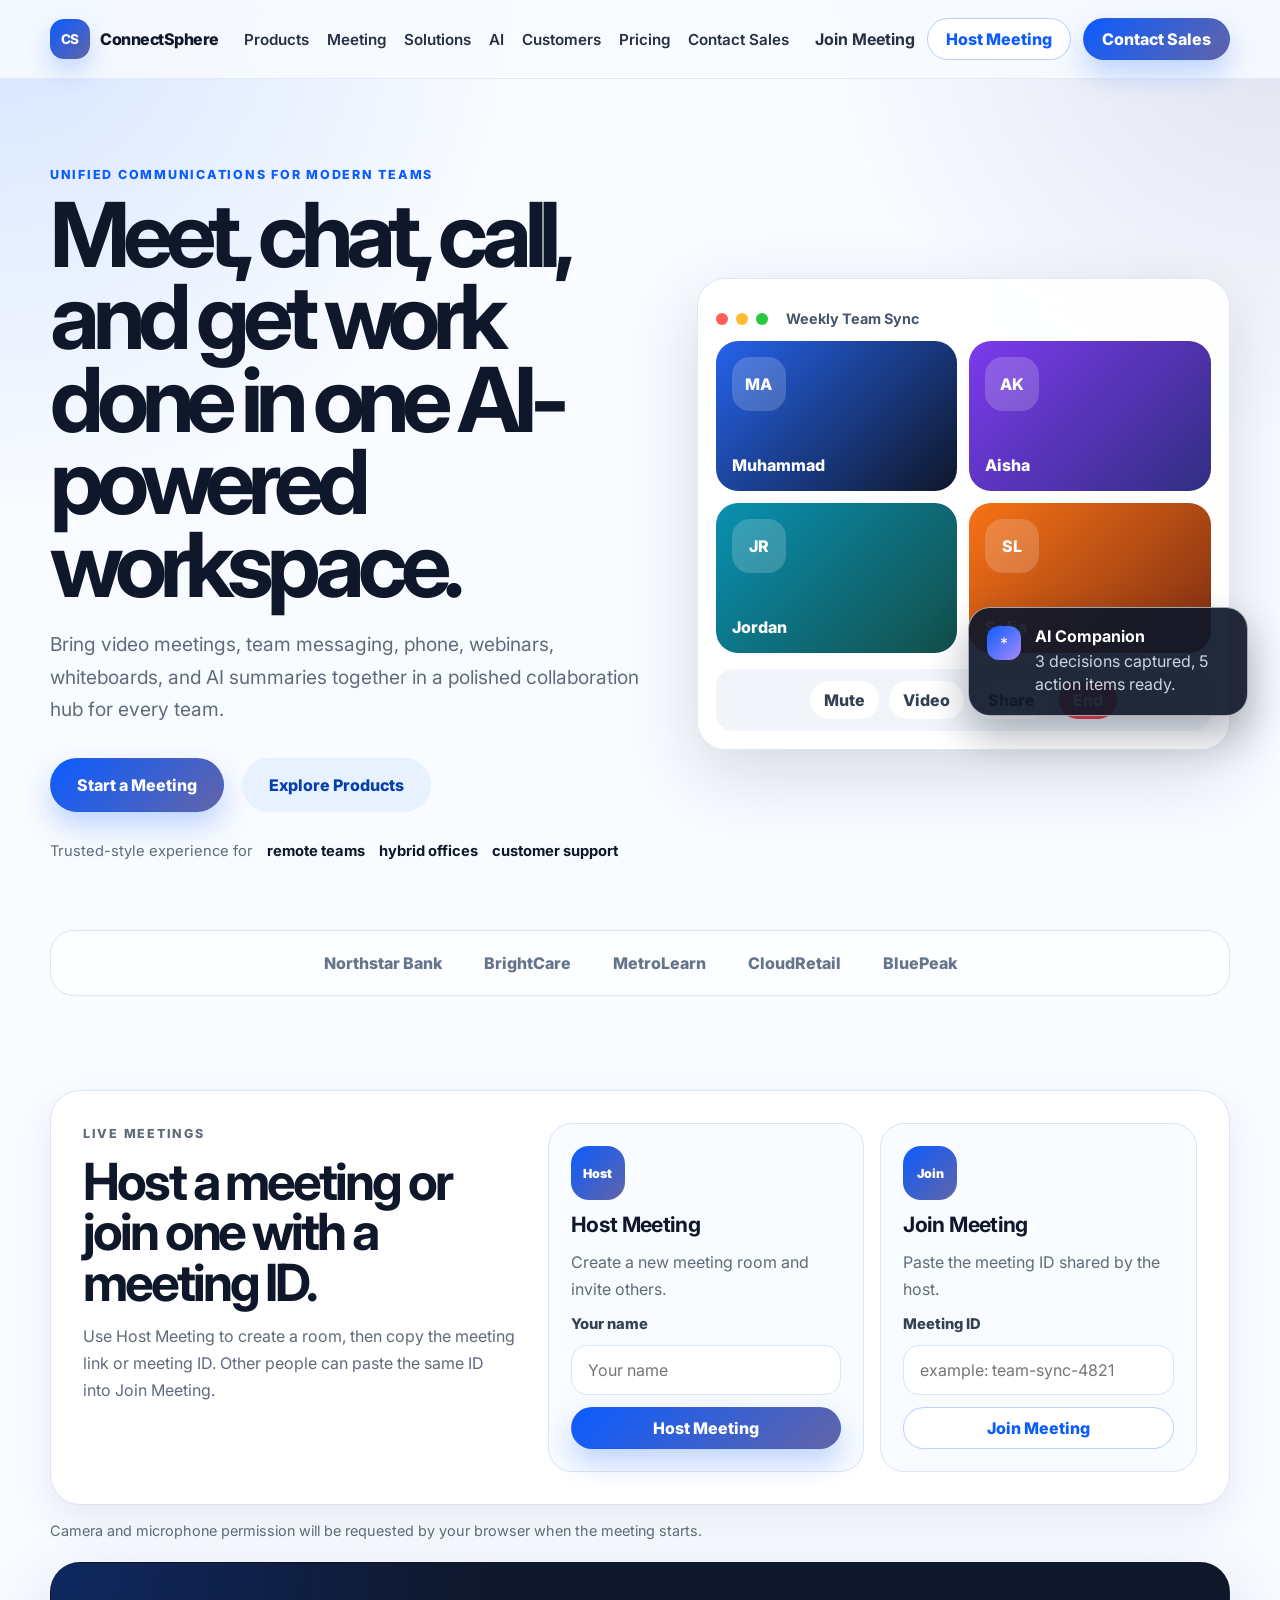
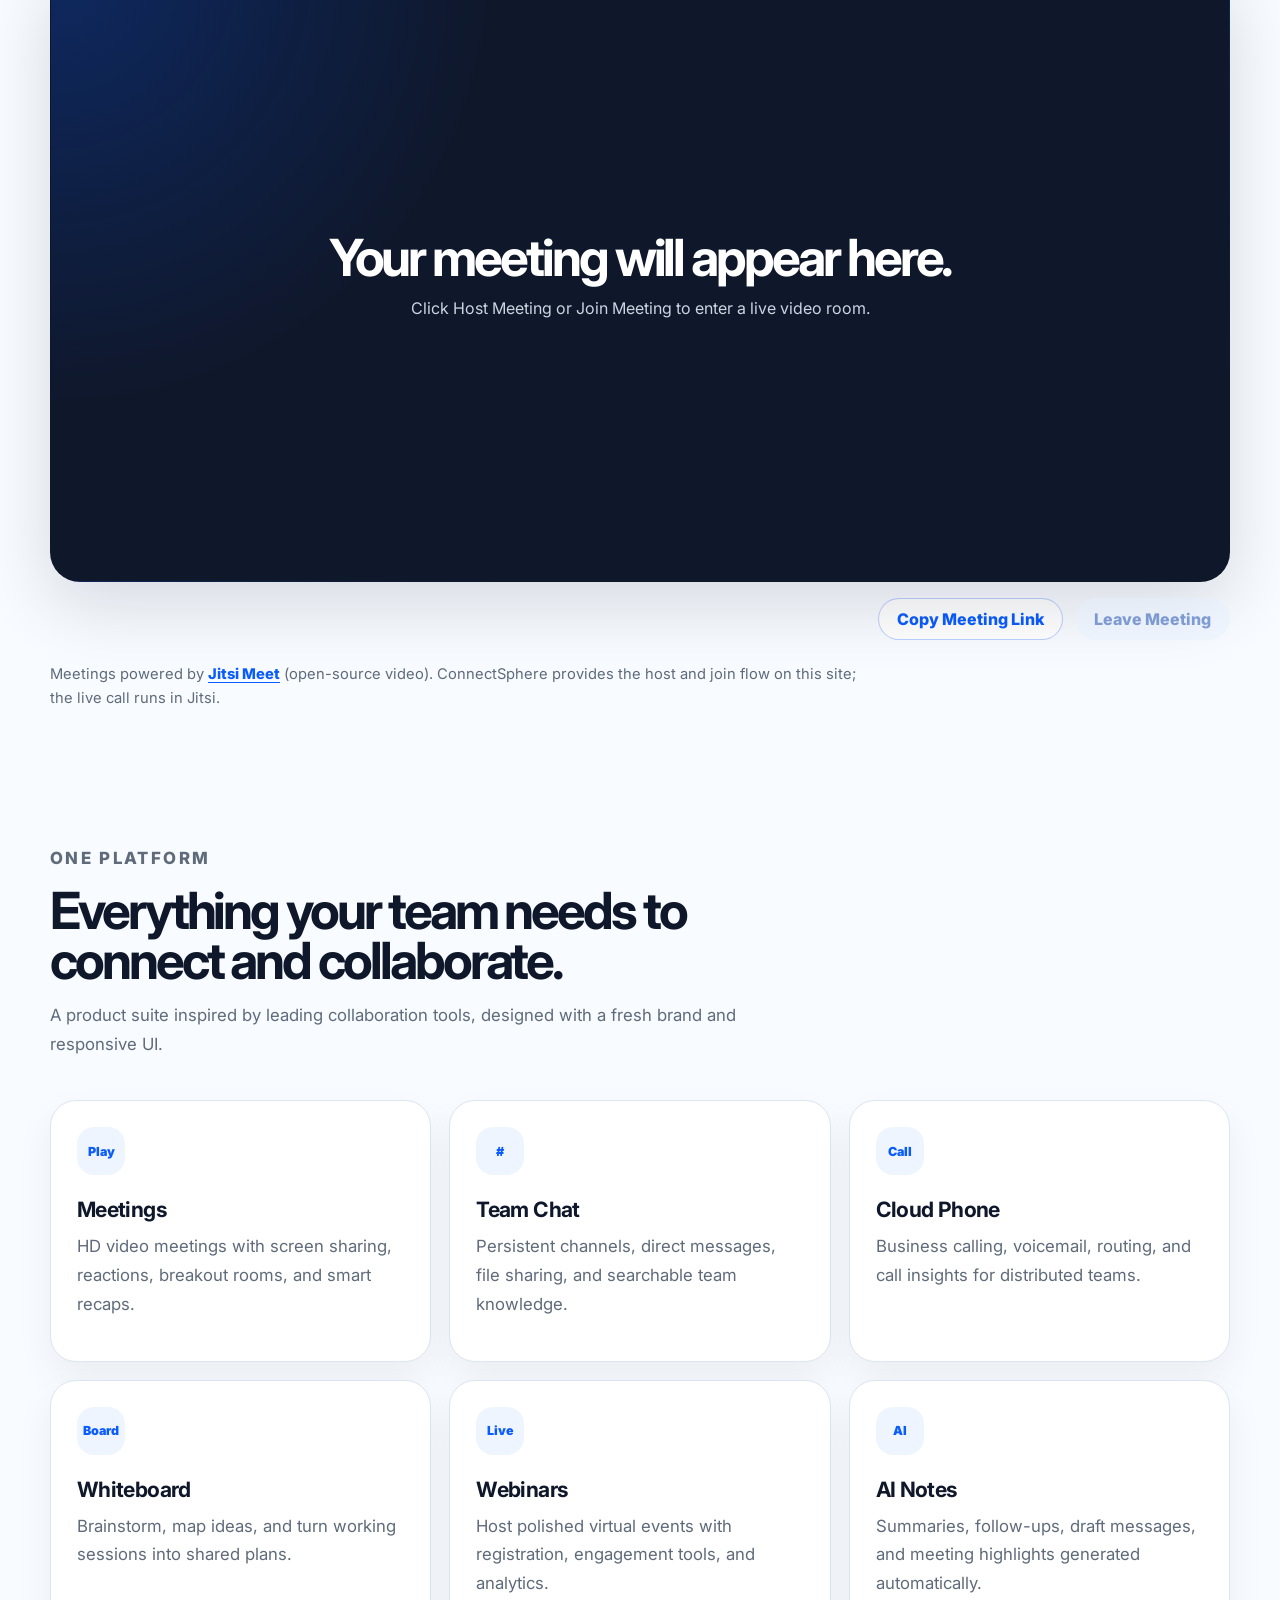
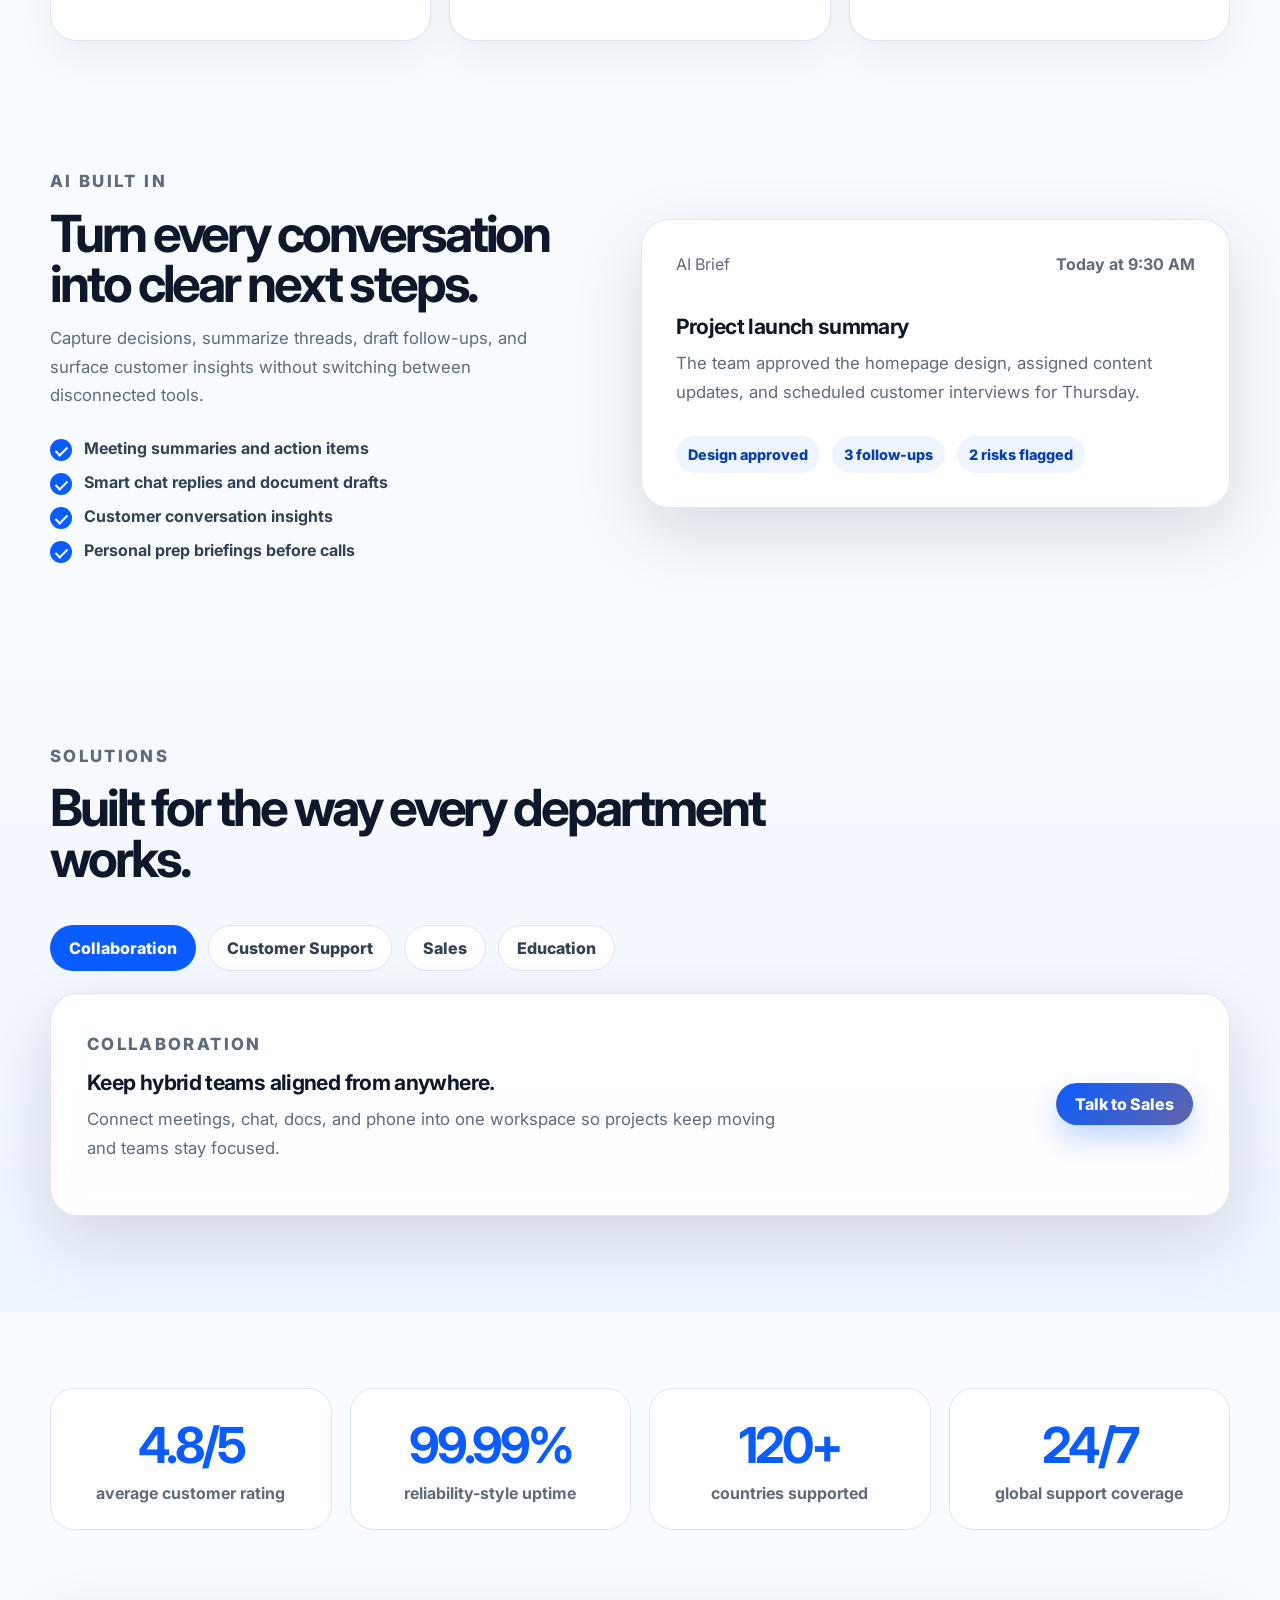
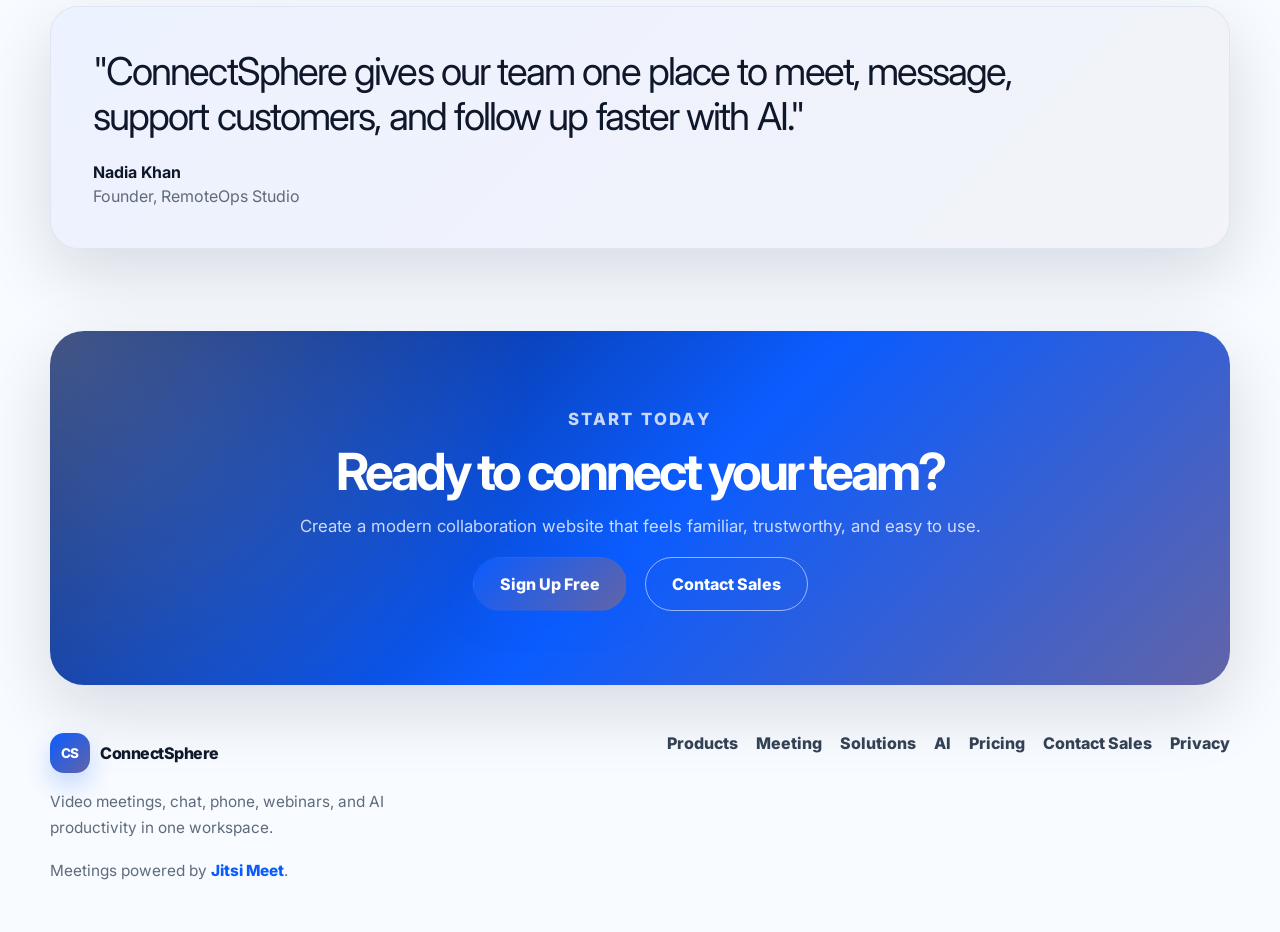
==== commit e2303dbe: "Add Jitsi disclosure, redirects, and store listing assets" ====
--- a/index.html
+++ b/index.html
@@ -175,6 +175,12 @@
           <button class="button button-outline" id="copy-meeting-link" type="button">Copy Meeting Link</button>
           <button class="button button-soft" id="leave-meeting" type="button" disabled>Leave Meeting</button>
         </div>
+
+        <p class="jitsi-disclosure">
+          Meetings powered by
+          <a href="https://jitsi.org" target="_blank" rel="noopener noreferrer">Jitsi Meet</a>
+          (open-source video). ConnectSphere provides the host and join flow on this site; the live call runs in Jitsi.
+        </p>
       </section>
 
       <section class="section" id="products">
@@ -329,6 +335,10 @@
           <span>ConnectSphere</span>
         </a>
         <p>Video meetings, chat, phone, webinars, and AI productivity in one workspace.</p>
+        <p class="footer-jitsi">
+          Meetings powered by
+          <a href="https://jitsi.org" target="_blank" rel="noopener noreferrer">Jitsi Meet</a>.
+        </p>
       </div>
       <div class="footer-links">
         <a href="#products">Products</a>
--- a/styles.css
+++ b/styles.css
@@ -732,6 +732,31 @@
   cursor: not-allowed;
   opacity: 0.48;
   transform: none;
+}
+
+.jitsi-disclosure {
+  margin: 22px 0 0;
+  max-width: 820px;
+  color: var(--muted);
+  font-size: 0.92rem;
+  line-height: 1.65;
+}
+
+.jitsi-disclosure a {
+  color: var(--blue);
+  font-weight: 800;
+  text-decoration: underline;
+  text-underline-offset: 3px;
+}
+
+.footer-jitsi {
+  margin: 12px 0 0;
+  font-size: 0.88rem;
+}
+
+.footer-jitsi a {
+  color: var(--blue);
+  font-weight: 800;
 }
 
 .section.alt {
